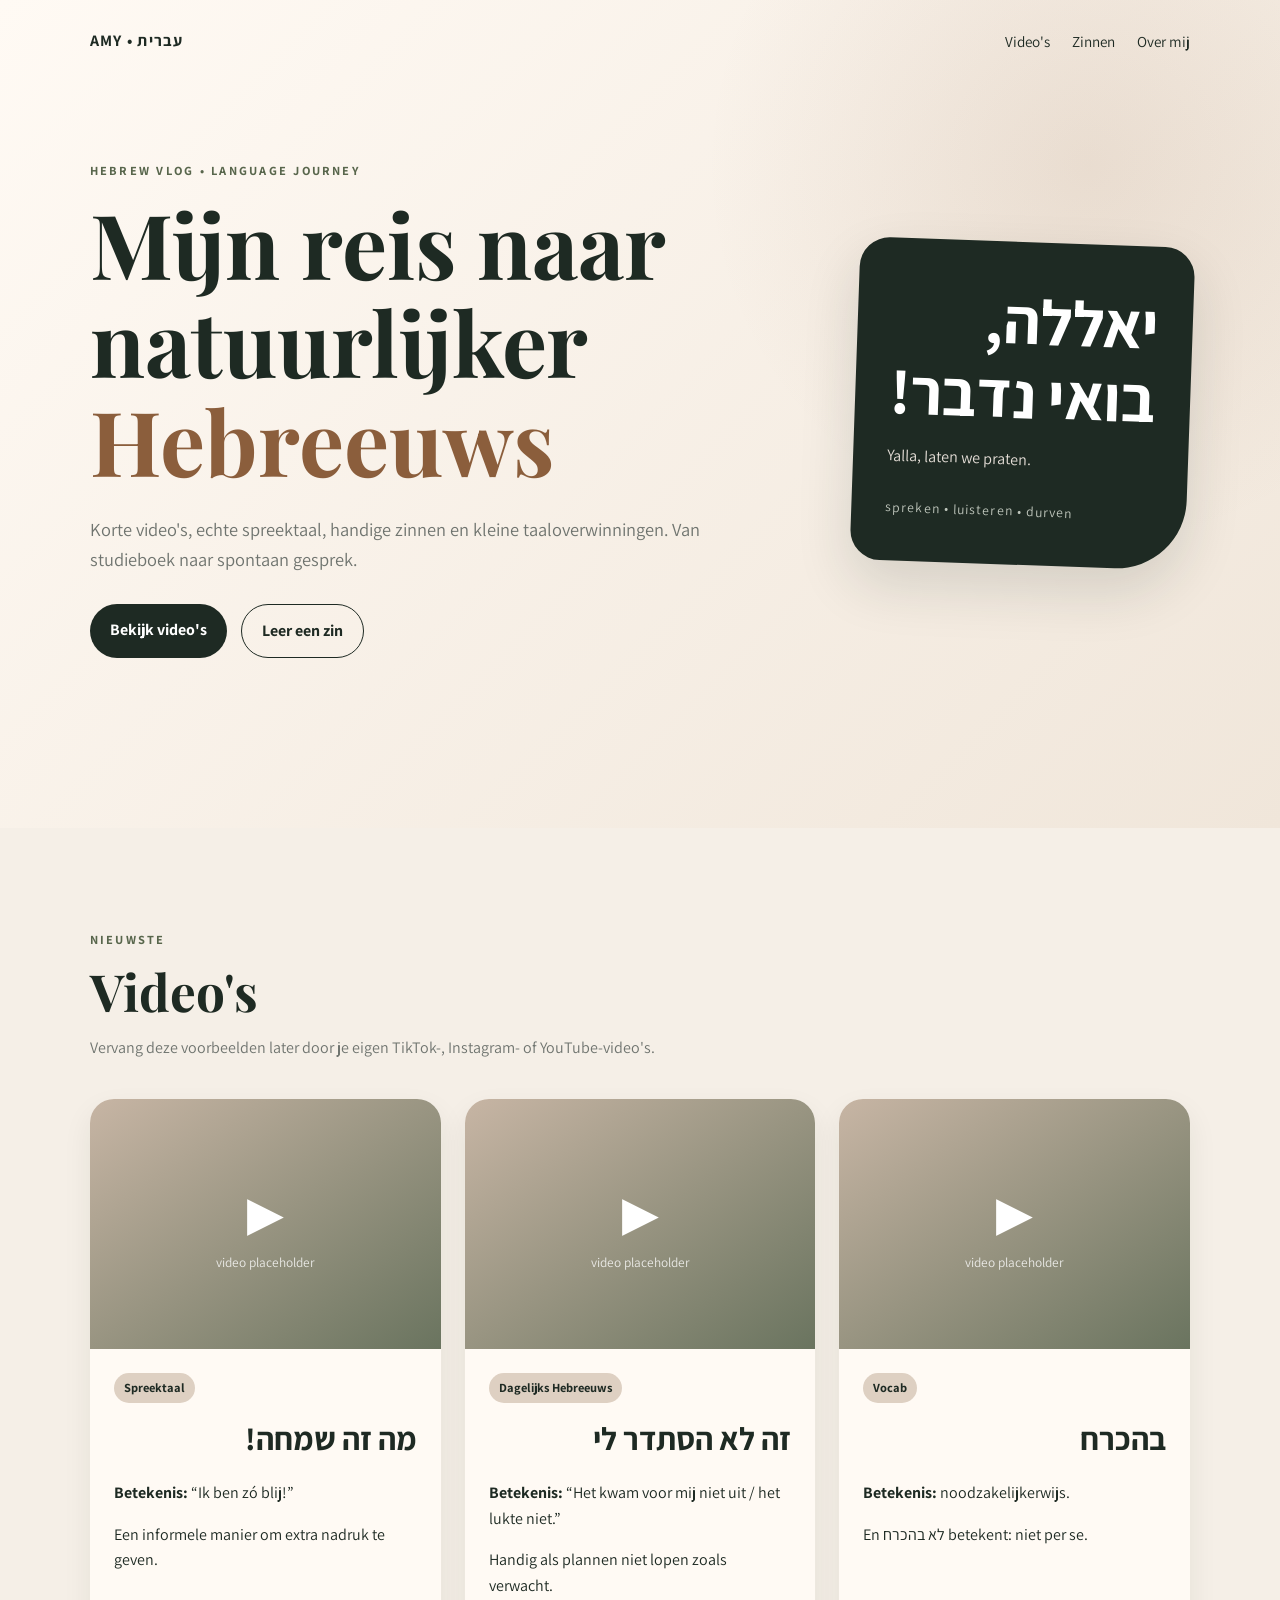
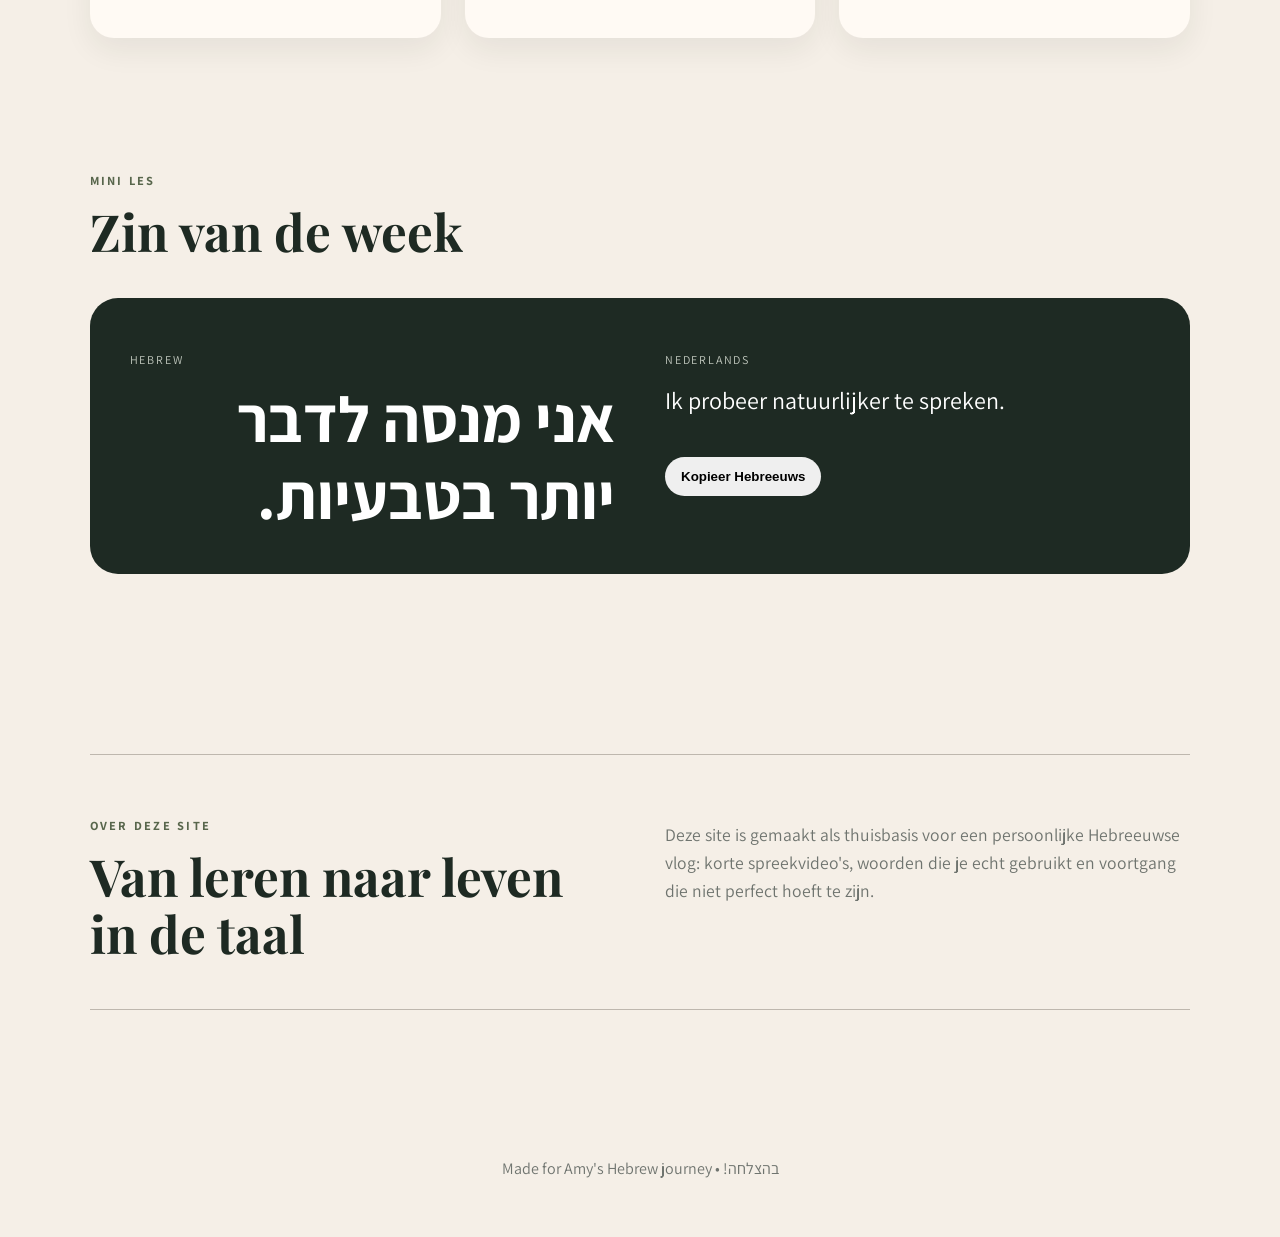
==== index.html @ 6020d09a "Add files via upload" ====
<!DOCTYPE html>
<html lang="nl">
<head>
  <meta charset="UTF-8" />
  <meta name="viewport" content="width=device-width, initial-scale=1.0" />
  <title>Amy's Hebrew Journey</title>
  <link rel="preconnect" href="https://fonts.googleapis.com">
  <link rel="preconnect" href="https://fonts.gstatic.com" crossorigin>
  <link href="https://fonts.googleapis.com/css2?family=Assistant:wght@400;600;700&family=Playfair+Display:wght@600;700&display=swap" rel="stylesheet">
  <link rel="stylesheet" href="styles.css" />
</head>
<body>
  <header class="hero">
    <nav class="nav">
      <div class="brand">AMY • עברית</div>
      <div class="nav-links">
        <a href="#videos">Video's</a>
        <a href="#phrases">Zinnen</a>
        <a href="#about">Over mij</a>
      </div>
    </nav>

    <div class="hero-inner">
      <div class="hero-copy">
        <p class="eyebrow">HEBREW VLOG • LANGUAGE JOURNEY</p>
        <h1>Mijn reis naar natuurlijker <span>Hebreeuws</span></h1>
        <p class="intro">
          Korte video's, echte spreektaal, handige zinnen en kleine taaloverwinningen.
          Van studieboek naar spontaan gesprek.
        </p>
        <div class="hero-actions">
          <a class="btn primary" href="#videos">Bekijk video's</a>
          <a class="btn secondary" href="#phrases">Leer een zin</a>
        </div>
      </div>

      <div class="hebrew-card">
        <div class="hebrew-big" dir="rtl">יאללה, בואי נדבר!</div>
        <p>Yalla, laten we praten.</p>
        <div class="mini-note">spreken • luisteren • durven</div>
      </div>
    </div>
  </header>

  <main>
    <section id="videos" class="section">
      <div class="section-heading">
        <p class="eyebrow">NIEUWSTE</p>
        <h2>Video's</h2>
        <p>Vervang deze voorbeelden later door je eigen TikTok-, Instagram- of YouTube-video's.</p>
      </div>

      <div class="video-grid">
        <article class="video-card">
          <div class="video-placeholder">
            <span>▶</span>
            <small>video placeholder</small>
          </div>
          <div class="video-content">
            <div class="tag">Spreektaal</div>
            <h3 dir="rtl">מה זה שמחה!</h3>
            <p><strong>Betekenis:</strong> “Ik ben zó blij!”</p>
            <p>Een informele manier om extra nadruk te geven.</p>
          </div>
        </article>

        <article class="video-card">
          <div class="video-placeholder">
            <span>▶</span>
            <small>video placeholder</small>
          </div>
          <div class="video-content">
            <div class="tag">Dagelijks Hebreeuws</div>
            <h3 dir="rtl">זה לא הסתדר לי</h3>
            <p><strong>Betekenis:</strong> “Het kwam voor mij niet uit / het lukte niet.”</p>
            <p>Handig als plannen niet lopen zoals verwacht.</p>
          </div>
        </article>

        <article class="video-card">
          <div class="video-placeholder">
            <span>▶</span>
            <small>video placeholder</small>
          </div>
          <div class="video-content">
            <div class="tag">Vocab</div>
            <h3 dir="rtl">בהכרח</h3>
            <p><strong>Betekenis:</strong> noodzakelijkerwijs.</p>
            <p>En <span dir="rtl">לא בהכרח</span> betekent: niet per se.</p>
          </div>
        </article>
      </div>
    </section>

    <section id="phrases" class="section phrases-section">
      <div class="section-heading">
        <p class="eyebrow">MINI LES</p>
        <h2>Zin van de week</h2>
      </div>

      <div class="phrase-feature">
        <div>
          <p class="label">HEBREW</p>
          <div class="phrase-hebrew" dir="rtl">אני מנסה לדבר יותר בטבעיות.</div>
        </div>
        <div>
          <p class="label">NEDERLANDS</p>
          <p class="phrase-translation">Ik probeer natuurlijker te spreken.</p>
          <button id="copyBtn" class="copy-btn">Kopieer Hebreeuws</button>
        </div>
      </div>
    </section>

    <section id="about" class="section about-section">
      <div class="about-box">
        <div>
          <p class="eyebrow">OVER DEZE SITE</p>
          <h2>Van leren naar leven in de taal</h2>
        </div>
        <p>
          Deze site is gemaakt als thuisbasis voor een persoonlijke Hebreeuwse vlog:
          korte spreekvideo's, woorden die je echt gebruikt en voortgang die niet perfect hoeft te zijn.
        </p>
      </div>
    </section>
  </main>

  <footer>
    <p>Made for Amy's Hebrew journey • <span dir="rtl">בהצלחה!</span></p>
  </footer>

  <script src="script.js"></script>
</body>
</html>
---- styles.css ----
* {
  box-sizing: border-box;
}

:root {
  --bg: #f5efe7;
  --paper: #fffaf4;
  --ink: #1e2a23;
  --muted: #6f746f;
  --accent: #8b5e3c;
  --accent-soft: #ded0c2;
  --olive: #58664c;
}

html {
  scroll-behavior: smooth;
}

body {
  margin: 0;
  font-family: "Assistant", Arial, sans-serif;
  background: var(--bg);
  color: var(--ink);
  line-height: 1.6;
}

a {
  color: inherit;
  text-decoration: none;
}

.hero {
  min-height: 92vh;
  padding: 28px 7vw 70px;
  background:
    radial-gradient(circle at 85% 20%, rgba(139, 94, 60, 0.12), transparent 30%),
    linear-gradient(135deg, #fffaf4 0%, #f0e6da 100%);
}

.nav {
  display: flex;
  justify-content: space-between;
  align-items: center;
  gap: 24px;
}

.brand {
  font-weight: 700;
  letter-spacing: 0.08em;
}

.nav-links {
  display: flex;
  gap: 22px;
  font-size: 0.95rem;
}

.hero-inner {
  max-width: 1180px;
  margin: 95px auto 0;
  display: grid;
  grid-template-columns: 1.35fr 0.65fr;
  gap: 70px;
  align-items: center;
}

.eyebrow {
  font-size: 0.78rem;
  letter-spacing: 0.18em;
  font-weight: 700;
  color: var(--olive);
}

h1, h2 {
  font-family: "Playfair Display", Georgia, serif;
  line-height: 1.1;
  margin: 0;
}

h1 {
  font-size: clamp(3.2rem, 7vw, 6.8rem);
  max-width: 850px;
}

h1 span {
  color: var(--accent);
}

h2 {
  font-size: clamp(2.1rem, 4vw, 3.6rem);
}

.intro {
  max-width: 680px;
  font-size: 1.15rem;
  color: var(--muted);
  margin: 26px 0 30px;
}

.hero-actions {
  display: flex;
  gap: 14px;
  flex-wrap: wrap;
}

.btn {
  display: inline-block;
  padding: 13px 20px;
  border-radius: 999px;
  font-weight: 700;
}

.primary {
  background: var(--ink);
  color: white;
}

.secondary {
  border: 1px solid var(--ink);
}

.hebrew-card {
  background: var(--ink);
  color: white;
  padding: 42px 34px;
  border-radius: 30px 30px 70px 30px;
  box-shadow: 0 24px 55px rgba(30, 42, 35, 0.14);
  transform: rotate(2deg);
}

.hebrew-big {
  font-size: clamp(2.2rem, 5vw, 4.4rem);
  font-weight: 700;
  line-height: 1.15;
}

.hebrew-card p {
  color: #e6dfd8;
}

.mini-note {
  margin-top: 28px;
  font-size: 0.85rem;
  letter-spacing: 0.08em;
  color: #bfc6bc;
}

.section {
  padding: 90px 7vw;
  max-width: 1320px;
  margin: 0 auto;
}

.section-heading {
  max-width: 720px;
  margin-bottom: 38px;
}

.section-heading p:last-child {
  color: var(--muted);
}

.video-grid {
  display: grid;
  grid-template-columns: repeat(3, 1fr);
  gap: 24px;
}

.video-card {
  background: var(--paper);
  border-radius: 24px;
  overflow: hidden;
  box-shadow: 0 12px 30px rgba(30, 42, 35, 0.07);
}

.video-placeholder {
  height: 250px;
  display: grid;
  place-items: center;
  align-content: center;
  background: linear-gradient(145deg, #c7b5a4, #6a745f);
  color: white;
}

.video-placeholder span {
  font-size: 3rem;
}

.video-placeholder small {
  opacity: .8;
}

.video-content {
  padding: 24px;
}

.video-content h3 {
  font-size: 2rem;
  margin: 10px 0;
}

.tag {
  display: inline-block;
  background: var(--accent-soft);
  padding: 5px 10px;
  border-radius: 999px;
  font-size: .78rem;
  font-weight: 700;
}

.phrases-section {
  padding-top: 30px;
}

.phrase-feature {
  background: var(--ink);
  color: white;
  border-radius: 28px;
  padding: 40px;
  display: grid;
  grid-template-columns: 1fr 1fr;
  gap: 50px;
}

.label {
  font-size: .75rem;
  letter-spacing: .15em;
  color: #bfc6bc;
}

.phrase-hebrew {
  font-size: clamp(2.3rem, 5vw, 4.5rem);
  font-weight: 700;
  line-height: 1.2;
}

.phrase-translation {
  font-size: 1.5rem;
  margin-top: 8px;
}

.copy-btn {
  margin-top: 14px;
  border: 0;
  border-radius: 999px;
  padding: 12px 16px;
  cursor: pointer;
  font-weight: 700;
}

.about-box {
  border-top: 1px solid #beb7ae;
  border-bottom: 1px solid #beb7ae;
  padding: 48px 0;
  display: grid;
  grid-template-columns: 1fr 1fr;
  gap: 50px;
}

.about-box > p {
  font-size: 1.1rem;
  color: var(--muted);
}

footer {
  text-align: center;
  padding: 40px;
  color: var(--muted);
}

@media (max-width: 900px) {
  .hero-inner,
  .phrase-feature,
  .about-box {
    grid-template-columns: 1fr;
  }

  .video-grid {
    grid-template-columns: 1fr;
  }

  .nav-links {
    display: none;
  }

  .hero {
    min-height: auto;
  }

  .hero-inner {
    margin-top: 60px;
  }

  .hebrew-card {
    transform: none;
  }
}
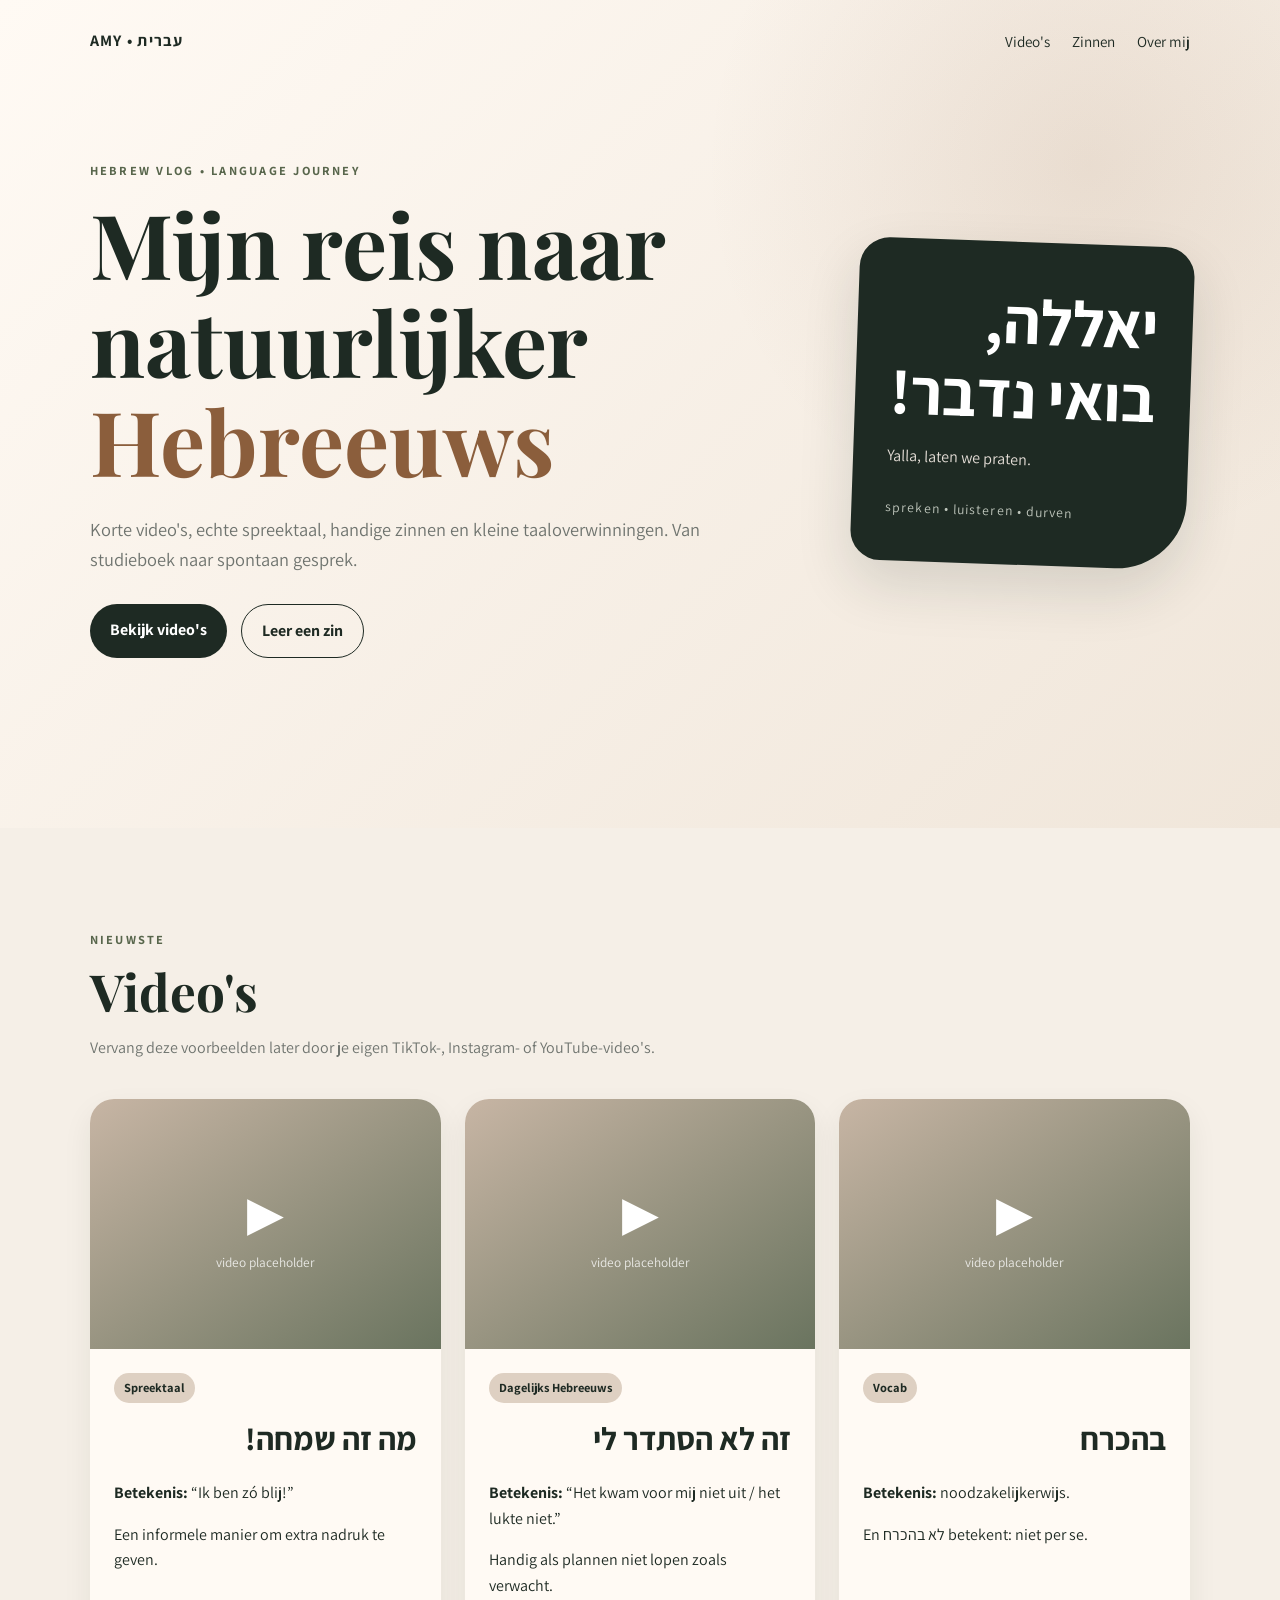
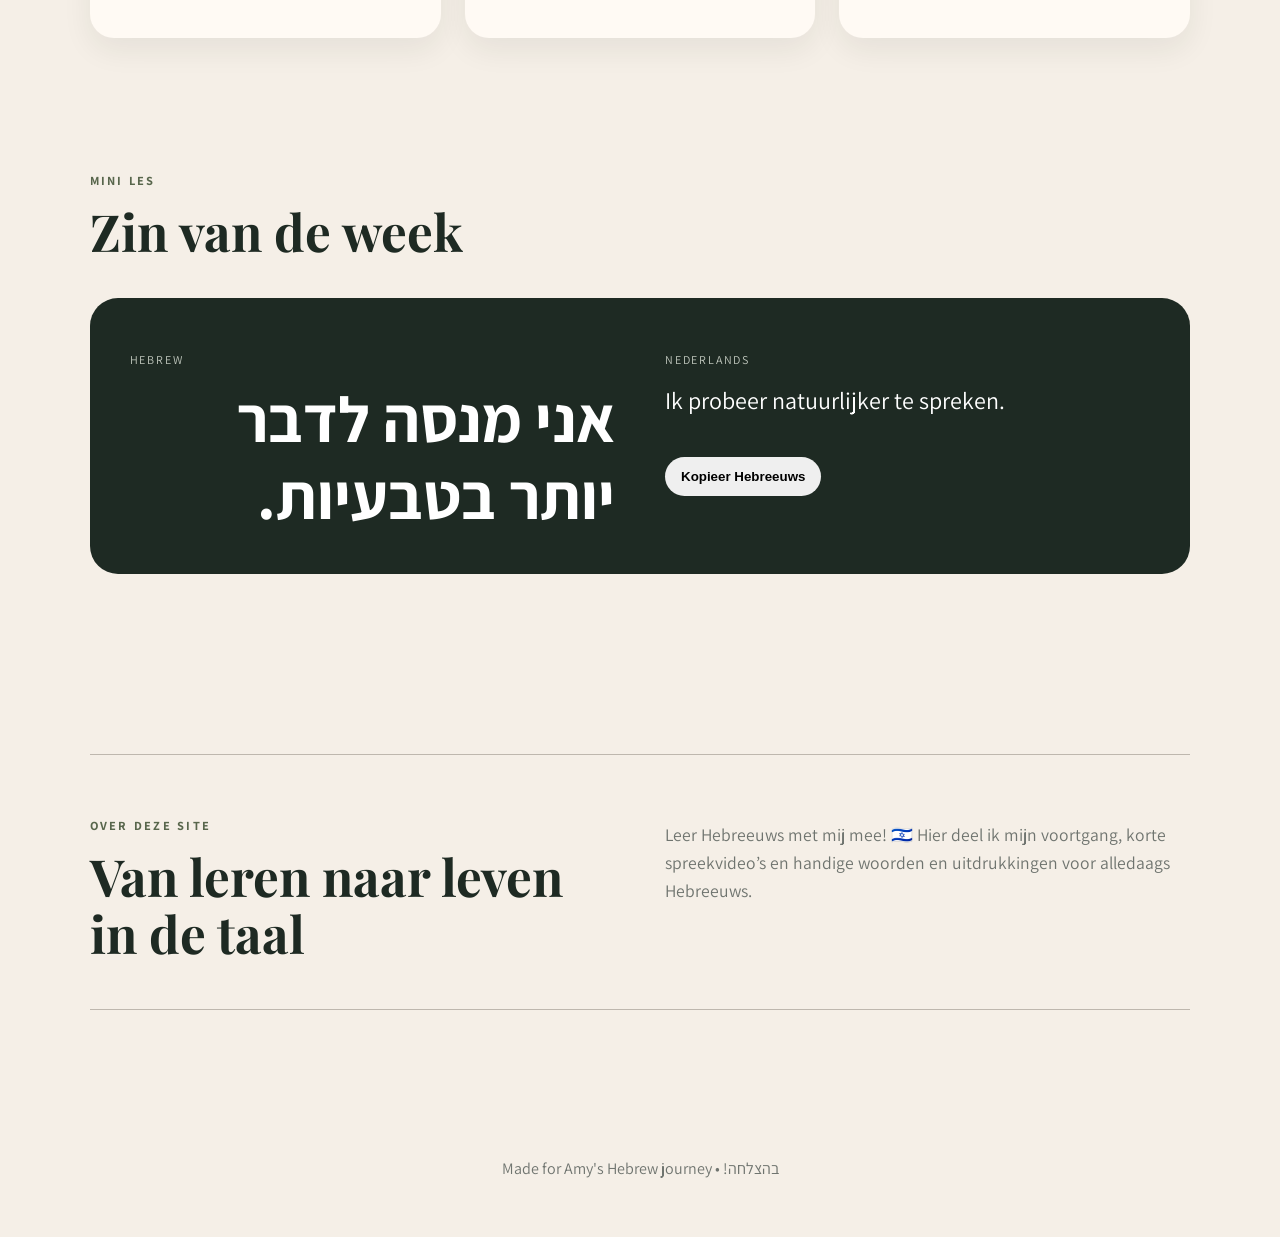
==== commit 4ee0a313: "Add files via upload" ====
--- a/index.html
+++ b/index.html
@@ -118,8 +118,9 @@
           <h2>Van leren naar leven in de taal</h2>
         </div>
         <p>
-          Deze site is gemaakt als thuisbasis voor een persoonlijke Hebreeuwse vlog:
-          korte spreekvideo's, woorden die je echt gebruikt en voortgang die niet perfect hoeft te zijn.
+          Leer Hebreeuws met mij mee! 🇮🇱 Hier deel ik mijn voortgang, 
+          korte spreekvideo’s en handige woorden en uitdrukkingen voor alledaags Hebreeuws.
+    
         </p>
       </div>
     </section>
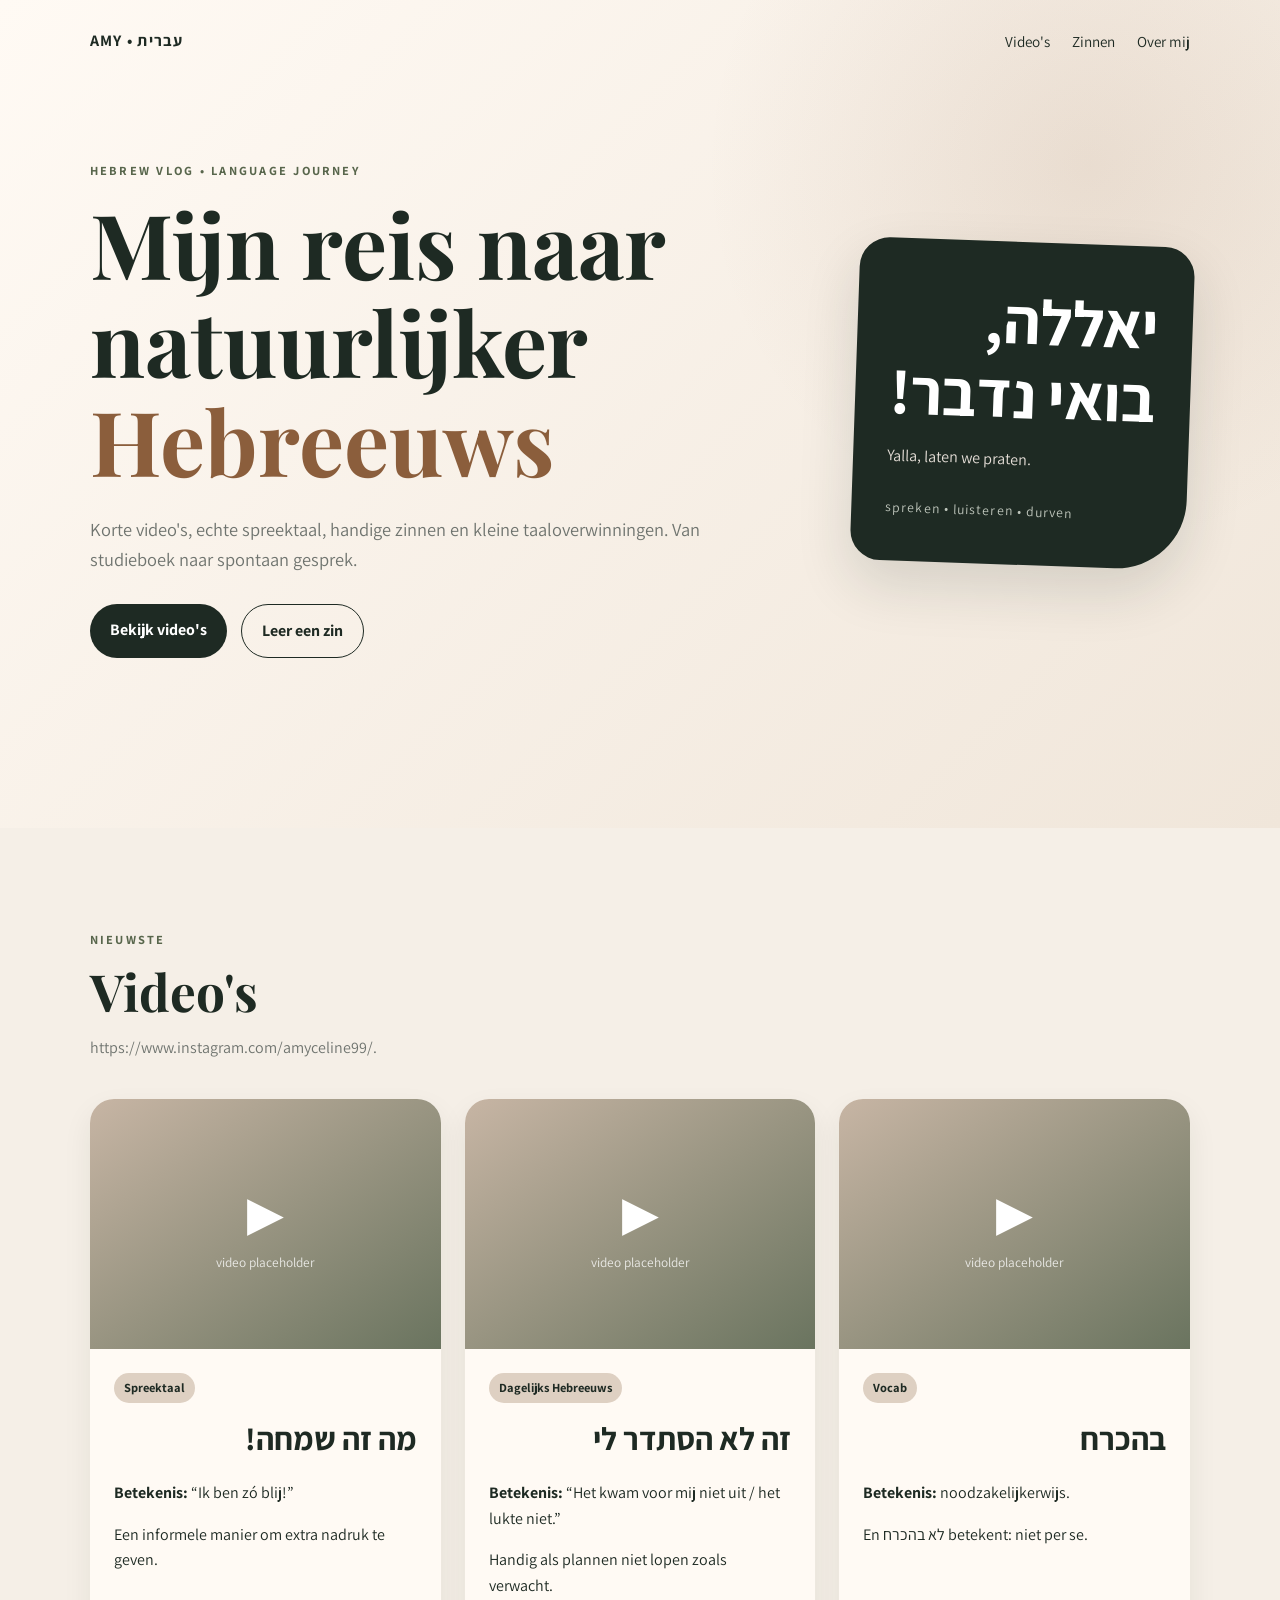
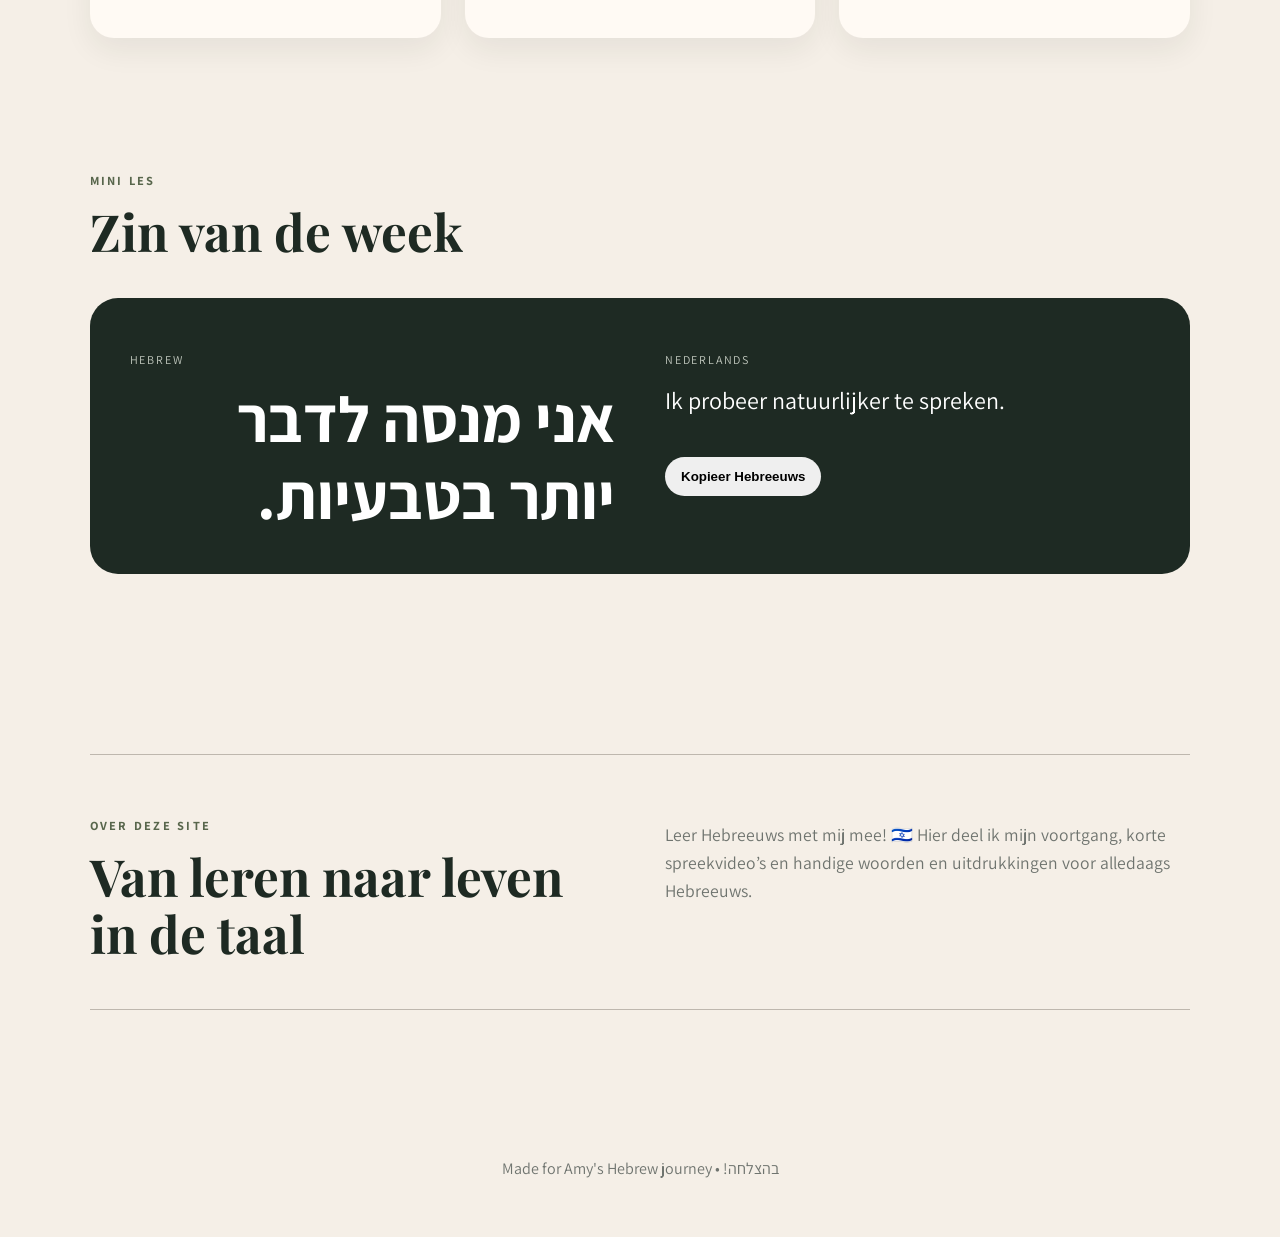
==== commit d5703fab: "Update index.html" ====
--- a/index.html
+++ b/index.html
@@ -47,7 +47,7 @@
       <div class="section-heading">
         <p class="eyebrow">NIEUWSTE</p>
         <h2>Video's</h2>
-        <p>Vervang deze voorbeelden later door je eigen TikTok-, Instagram- of YouTube-video's.</p>
+        <p> https://www.instagram.com/amyceline99/.</p>
       </div>
 
       <div class="video-grid">
